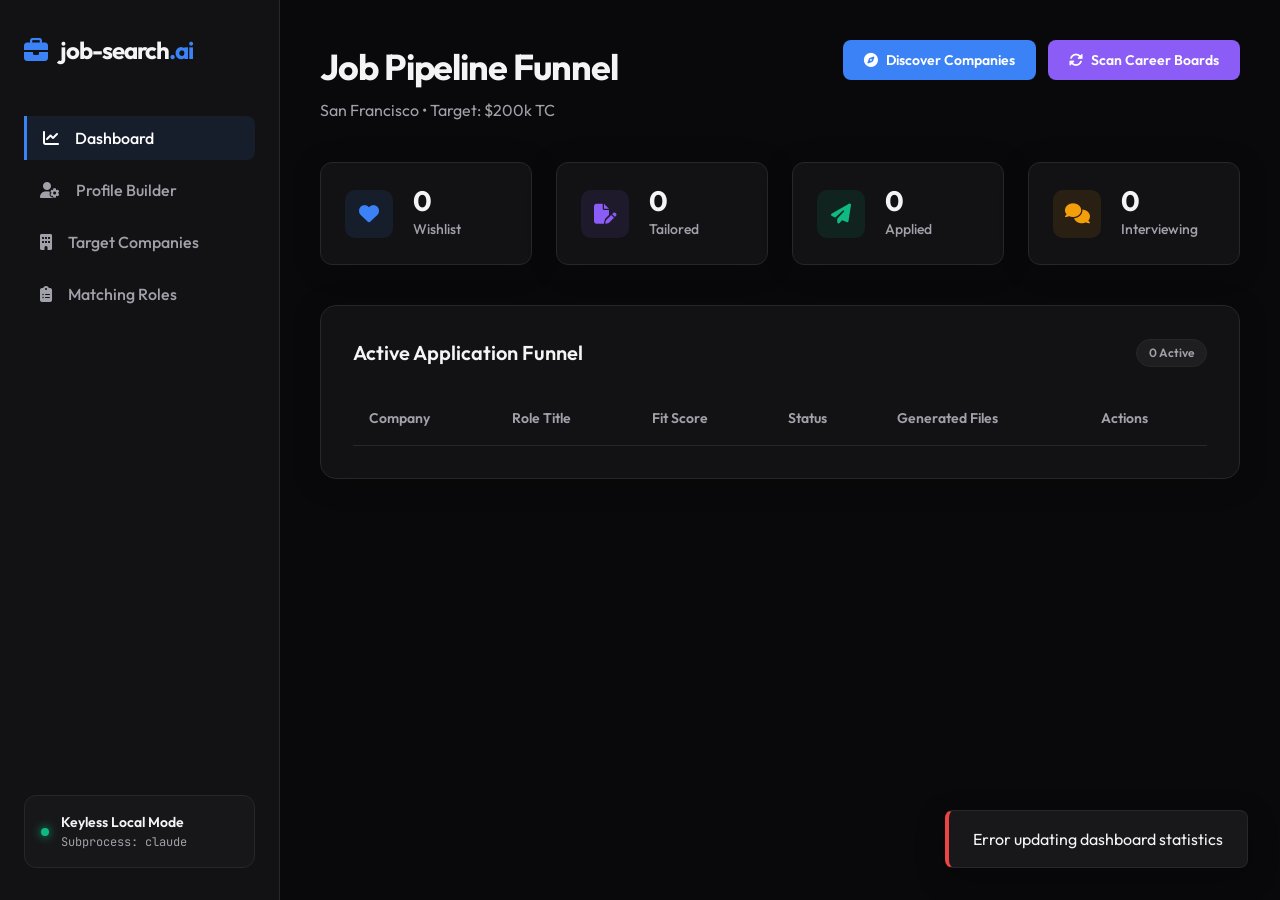
==== job_search/ui/index.html @ e4836c85 "feat: add local keyless Web UI dashboard server and static frontend assets" ====
<!DOCTYPE html>
<html lang="en">
<head>
    <meta charset="UTF-8">
    <meta name="viewport" content="width=device-width, initial-scale=1.0">
    <title>job-search-ai | Pipeline Dashboard</title>
    <link rel="stylesheet" href="style.css">
    <link href="https://fonts.googleapis.com/css2?family=Outfit:wght@300;400;500;600;700&family=JetBrains+Mono:wght@400;500&display=swap" rel="stylesheet">
    <link rel="stylesheet" href="https://cdnjs.cloudflare.com/ajax/libs/font-awesome/6.4.0/css/all.min.css">
</head>
<body>
    <div class="app-container">
        <!-- Sidebar Navigation -->
        <aside class="sidebar">
            <div class="logo-area">
                <i class="fa-solid fa-briefcase brand-icon"></i>
                <h2>job-search<span>.ai</span></h2>
            </div>
            
            <nav class="side-nav">
                <button class="nav-btn active" data-tab="dashboard">
                    <i class="fa-solid fa-chart-line"></i> Dashboard
                </button>
                <button class="nav-btn" data-tab="profile">
                    <i class="fa-solid fa-user-gear"></i> Profile Builder
                </button>
                <button class="nav-btn" data-tab="companies">
                    <i class="fa-solid fa-building"></i> Target Companies
                </button>
                <button class="nav-btn" data-tab="jobs">
                    <i class="fa-solid fa-clipboard-list"></i> Matching Roles
                </button>
            </nav>
            
            <div class="env-status">
                <div class="status-indicator online"></div>
                <div class="env-details">
                    <p class="env-title">Keyless Local Mode</p>
                    <p class="env-sub" id="llm-provider-display">Subprocess: claude</p>
                </div>
            </div>
        </aside>

        <!-- Main Content Area -->
        <main class="main-content">
            
            <!-- Tab: Dashboard -->
            <section id="tab-dashboard" class="tab-pane active">
                <header class="tab-header">
                    <div>
                        <h1>Job Pipeline Funnel</h1>
                        <p class="subtitle" id="dashboard-target-subtitle">San Francisco • Target: $200k TC</p>
                    </div>
                    <div class="header-actions">
                        <button class="btn btn-primary" onclick="triggerDiscovery()"><i class="fa-solid fa-compass"></i> Discover Companies</button>
                        <button class="btn btn-accent" onclick="triggerScan()"><i class="fa-solid fa-rotate"></i> Scan Career Boards</button>
                    </div>
                </header>

                <!-- Funnel Stats Grid -->
                <div class="stats-grid">
                    <div class="stat-card">
                        <div class="stat-icon wishlist"><i class="fa-solid fa-heart"></i></div>
                        <div class="stat-info">
                            <h3 id="stat-wishlist">0</h3>
                            <p>Wishlist</p>
                        </div>
                    </div>
                    <div class="stat-card">
                        <div class="stat-icon tailored"><i class="fa-solid fa-file-pen"></i></div>
                        <div class="stat-info">
                            <h3 id="stat-tailored">0</h3>
                            <p>Tailored</p>
                        </div>
                    </div>
                    <div class="stat-card">
                        <div class="stat-icon applied"><i class="fa-solid fa-paper-plane"></i></div>
                        <div class="stat-info">
                            <h3 id="stat-applied">0</h3>
                            <p>Applied</p>
                        </div>
                    </div>
                    <div class="stat-card">
                        <div class="stat-icon interview"><i class="fa-solid fa-comments"></i></div>
                        <div class="stat-info">
                            <h3 id="stat-interviewing">0</h3>
                            <p>Interviewing</p>
                        </div>
                    </div>
                </div>

                <!-- Recent Pipeline Table Section -->
                <div class="content-card">
                    <div class="card-header">
                        <h2>Active Application Funnel</h2>
                        <span class="badge" id="jobs-funnel-badge">0 Active</span>
                    </div>
                    <div class="table-container">
                        <table id="dashboard-jobs-table">
                            <thead>
                                <tr>
                                    <th>Company</th>
                                    <th>Role Title</th>
                                    <th>Fit Score</th>
                                    <th>Status</th>
                                    <th>Generated Files</th>
                                    <th>Actions</th>
                                </tr>
                            </thead>
                            <tbody>
                                <!-- Loaded dynamically via app.js -->
                            </tbody>
                        </table>
                    </div>
                </div>
            </section>

            <!-- Tab: Profile Builder -->
            <section id="tab-profile" class="tab-pane">
                <header class="tab-header">
                    <div>
                        <h1>Profile Builder</h1>
                        <p class="subtitle">Your structured credentials parsed locally in SQLite database</p>
                    </div>
                    <button class="btn btn-primary" onclick="saveProfileData()"><i class="fa-solid fa-save"></i> Save Profile</button>
                </header>

                <div class="profile-editor-layout">
                    <!-- Form Details -->
                    <div class="form-container">
                        <div class="content-card">
                            <h2>Contact Details</h2>
                            <div class="form-grid">
                                <div class="form-group">
                                    <label>Full Name</label>
                                    <input type="text" id="prof-name" placeholder="John Doe">
                                </div>
                                <div class="form-group">
                                    <label>Email Address</label>
                                    <input type="email" id="prof-email" placeholder="john.doe@example.com">
                                </div>
                                <div class="form-group">
                                    <label>Phone Number</label>
                                    <input type="text" id="prof-phone" placeholder="555-0199">
                                </div>
                                <div class="form-group">
                                    <label>Location (City, State)</label>
                                    <input type="text" id="prof-location" placeholder="San Francisco, CA">
                                </div>
                                <div class="form-group">
                                    <label>LinkedIn URL</label>
                                    <input type="text" id="prof-linkedin" placeholder="https://linkedin.com/in/username">
                                </div>
                                <div class="form-group">
                                    <label>GitHub or Portfolio URL</label>
                                    <input type="text" id="prof-github" placeholder="https://github.com/username">
                                </div>
                            </div>
                        </div>

                        <div class="content-card">
                            <h2>Professional Summary</h2>
                            <textarea id="prof-summary" rows="4" placeholder="Brief elevator pitch highlighting achievements and experience..."></textarea>
                        </div>
                    </div>
                    
                    <!-- Preview Card -->
                    <div class="preview-panel">
                        <div class="content-card sticky-card">
                            <h2>Funnel Status</h2>
                            <p class="helper-text">Once saved, a default base LaTeX PDF will be compiled under ~/.job-search/output/base-resume.pdf.</p>
                            <div class="base-resume-area" id="base-resume-status-card">
                                <i class="fa-solid fa-file-pdf pdf-large-icon"></i>
                                <p class="base-pdf-title">base-resume.pdf</p>
                                <button class="btn btn-secondary btn-sm" id="btn-view-base-pdf" disabled><i class="fa-solid fa-eye"></i> View PDF</button>
                            </div>
                        </div>
                    </div>
                </div>
            </section>

            <!-- Tab: Target Companies -->
            <section id="tab-companies" class="tab-pane">
                <header class="tab-header">
                    <div>
                        <h1>Target Companies</h1>
                        <p class="subtitle">Organizations dynamically monitored for active recruiting boards</p>
                    </div>
                    <button class="btn btn-primary" onclick="triggerDiscovery()"><i class="fa-solid fa-compass"></i> Discover Companies</button>
                </header>

                <div class="content-card">
                    <div class="table-container">
                        <table id="companies-table">
                            <thead>
                                <tr>
                                    <th>Company</th>
                                    <th>Careers URL</th>
                                    <th>Board Type</th>
                                    <th>API Slug</th>
                                    <th>Monitoring Tier</th>
                                    <th>Discovered Source</th>
                                </tr>
                            </thead>
                            <tbody>
                                <!-- Loaded dynamically -->
                            </tbody>
                        </table>
                    </div>
                </div>
            </section>

            <!-- Tab: Matching Roles -->
            <section id="tab-jobs" class="tab-pane">
                <header class="tab-header">
                    <div>
                        <h1>Matching Positions</h1>
                        <p class="subtitle">Openings matching location/level keywords filtered via public boards</p>
                    </div>
                    <button class="btn btn-accent" onclick="triggerScan()"><i class="fa-solid fa-rotate"></i> Scan Boards</button>
                </header>

                <div class="jobs-list-container" id="roles-feed-list">
                    <!-- Dynamic feed loaded here -->
                </div>
            </section>

        </main>
    </div>

    <!-- PDF Viewer Modal -->
    <div class="modal" id="pdf-modal">
        <div class="modal-content">
            <div class="modal-header">
                <h3 id="pdf-modal-title">Compiled Resume Preview</h3>
                <button class="close-btn" onclick="closePdfModal()">&times;</button>
            </div>
            <div class="modal-body">
                <iframe id="pdf-iframe" src=""></iframe>
            </div>
        </div>
    </div>

    <!-- Toast Notification -->
    <div id="toast" class="toast"></div>

    <script src="app.js"></script>
</body>
</html>
---- job_search/ui/style.css ----
/* style.css — Sleek Developer Dark Mode Aesthetic */

:root {
    --bg-main: #09090b;
    --bg-card: rgba(24, 24, 27, 0.7);
    --border-color: #27272a;
    --text-primary: #f4f4f5;
    --text-secondary: #a1a1aa;
    
    --primary: #3b82f6;
    --primary-hover: #2563eb;
    --accent: #8b5cf6;
    --accent-hover: #7c3aed;
    --success: #10b981;
    --warning: #f59e0b;
    --danger: #ef4444;
    
    --transition: all 0.2s cubic-bezier(0.4, 0, 0.2, 1);
    --font-sans: 'Outfit', sans-serif;
    --font-mono: 'JetBrains Mono', monospace;
}

* {
    margin: 0;
    padding: 0;
    box-sizing: border-box;
}

body {
    background-color: var(--bg-main);
    color: var(--text-primary);
    font-family: var(--font-sans);
    line-height: 1.5;
    overflow-x: hidden;
}

/* App Layout */
.app-container {
    display: flex;
    min-height: 100vh;
}

/* Sidebar Navigation */
.sidebar {
    width: 280px;
    background-color: #121214;
    border-right: 1px solid var(--border-color);
    padding: 2rem 1.5rem;
    display: flex;
    flex-direction: column;
    position: sticky;
    top: 0;
    height: 100vh;
}

.logo-area {
    display: flex;
    align-items: center;
    gap: 0.75rem;
    margin-bottom: 3rem;
}

.brand-icon {
    font-size: 1.5rem;
    color: var(--primary);
}

.logo-area h2 {
    font-size: 1.5rem;
    font-weight: 700;
    letter-spacing: -0.05em;
}

.logo-area h2 span {
    color: var(--primary);
}

.side-nav {
    display: flex;
    flex-direction: column;
    gap: 0.5rem;
    flex-grow: 1;
}

.nav-btn {
    display: flex;
    align-items: center;
    gap: 1rem;
    background: none;
    border: none;
    color: var(--text-secondary);
    padding: 0.75rem 1rem;
    font-family: var(--font-sans);
    font-size: 1rem;
    font-weight: 500;
    text-align: left;
    border-radius: 8px;
    cursor: pointer;
    transition: var(--transition);
}

.nav-btn:hover {
    color: var(--text-primary);
    background-color: rgba(255, 255, 255, 0.03);
}

.nav-btn.active {
    color: #fff;
    background-color: rgba(59, 130, 246, 0.1);
    border-left: 3px solid var(--primary);
    border-top-left-radius: 0;
    border-bottom-left-radius: 0;
}

.env-status {
    display: flex;
    align-items: center;
    gap: 0.75rem;
    padding: 1rem;
    background-color: rgba(255, 255, 255, 0.02);
    border: 1px solid var(--border-color);
    border-radius: 12px;
}

.status-indicator {
    width: 8px;
    height: 8px;
    border-radius: 50%;
}

.status-indicator.online {
    background-color: var(--success);
    box-shadow: 0 0 10px var(--success);
}

.env-details .env-title {
    font-size: 0.875rem;
    font-weight: 600;
}

.env-details .env-sub {
    font-size: 0.75rem;
    color: var(--text-secondary);
    font-family: var(--font-mono);
}

/* Main Content Area */
.main-content {
    flex-grow: 1;
    padding: 2.5rem;
    overflow-y: auto;
}

.tab-pane {
    display: none;
}

.tab-pane.active {
    display: block;
    animation: fadeIn 0.3s ease-in-out;
}

@keyframes fadeIn {
    from { opacity: 0; transform: translateY(5px); }
    to { opacity: 1; transform: translateY(0); }
}

.tab-header {
    display: flex;
    justify-content: space-between;
    align-items: flex-start;
    margin-bottom: 2.5rem;
}

.tab-header h1 {
    font-size: 2.25rem;
    font-weight: 700;
    letter-spacing: -0.03em;
    margin-bottom: 0.25rem;
}

.subtitle {
    color: var(--text-secondary);
    font-size: 1rem;
}

.header-actions {
    display: flex;
    gap: 0.75rem;
}

/* Buttons */
.btn {
    display: inline-flex;
    align-items: center;
    gap: 0.5rem;
    padding: 0.625rem 1.25rem;
    font-family: var(--font-sans);
    font-size: 0.875rem;
    font-weight: 600;
    border-radius: 8px;
    cursor: pointer;
    transition: var(--transition);
    border: 1px solid transparent;
}

.btn-primary {
    background-color: var(--primary);
    color: #fff;
}

.btn-primary:hover {
    background-color: var(--primary-hover);
}

.btn-accent {
    background-color: var(--accent);
    color: #fff;
}

.btn-accent:hover {
    background-color: var(--accent-hover);
}

.btn-secondary {
    background-color: transparent;
    border-color: var(--border-color);
    color: var(--text-primary);
}

.btn-secondary:hover:not(:disabled) {
    background-color: rgba(255, 255, 255, 0.05);
}

.btn-secondary:disabled {
    opacity: 0.5;
    cursor: not-allowed;
}

.btn-sm {
    padding: 0.4rem 0.8rem;
    font-size: 0.75rem;
}

.btn-danger {
    background-color: var(--danger);
    color: #fff;
}

/* Stats Cards Funnel */
.stats-grid {
    display: grid;
    grid-template-columns: repeat(4, 1fr);
    gap: 1.5rem;
    margin-bottom: 2.5rem;
}

.stat-card {
    background: var(--bg-card);
    border: 1px solid var(--border-color);
    backdrop-filter: blur(10px);
    border-radius: 12px;
    padding: 1.5rem;
    display: flex;
    align-items: center;
    gap: 1.25rem;
    box-shadow: 0 4px 30px rgba(0, 0, 0, 0.2);
}

.stat-icon {
    width: 48px;
    height: 48px;
    border-radius: 10px;
    display: flex;
    align-items: center;
    justify-content: center;
    font-size: 1.25rem;
}

.stat-icon.wishlist { background-color: rgba(59, 130, 246, 0.1); color: var(--primary); }
.stat-icon.tailored { background-color: rgba(139, 92, 246, 0.1); color: var(--accent); }
.stat-icon.applied { background-color: rgba(16, 185, 129, 0.1); color: var(--success); }
.stat-icon.interview { background-color: rgba(245, 158, 11, 0.1); color: var(--warning); }

.stat-info h3 {
    font-size: 1.75rem;
    font-weight: 700;
    line-height: 1;
    margin-bottom: 0.25rem;
}

.stat-info p {
    color: var(--text-secondary);
    font-size: 0.875rem;
    font-weight: 500;
}

/* Content Cards & Tables */
.content-card {
    background: var(--bg-card);
    border: 1px solid var(--border-color);
    border-radius: 16px;
    padding: 2rem;
    margin-bottom: 2rem;
    box-shadow: 0 4px 30px rgba(0, 0, 0, 0.2);
    backdrop-filter: blur(10px);
}

.card-header {
    display: flex;
    justify-content: space-between;
    align-items: center;
    margin-bottom: 1.5rem;
}

.card-header h2 {
    font-size: 1.25rem;
    font-weight: 600;
}

.badge {
    padding: 0.25rem 0.75rem;
    background-color: rgba(255, 255, 255, 0.05);
    border: 1px solid var(--border-color);
    font-size: 0.75rem;
    font-weight: 600;
    border-radius: 20px;
    color: var(--text-secondary);
}

.table-container {
    overflow-x: auto;
}

table {
    width: 100%;
    border-collapse: collapse;
    text-align: left;
}

th {
    padding: 1rem;
    border-bottom: 1px solid var(--border-color);
    color: var(--text-secondary);
    font-size: 0.875rem;
    font-weight: 600;
}

td {
    padding: 1.25rem 1rem;
    border-bottom: 1px solid var(--border-color);
    font-size: 0.875rem;
    vertical-align: middle;
}

tr:last-child td {
    border-bottom: none;
}

/* Fit rating colors */
.fit-chip {
    padding: 0.25rem 0.5rem;
    border-radius: 4px;
    font-size: 0.75rem;
    font-weight: 600;
    font-family: var(--font-mono);
}

.fit-high { background-color: rgba(16, 185, 129, 0.1); color: var(--success); }
.fit-medium { background-color: rgba(245, 158, 11, 0.1); color: var(--warning); }
.fit-low { background-color: rgba(239, 68, 68, 0.1); color: var(--danger); }

/* Status tags */
.status-tag {
    padding: 0.25rem 0.625rem;
    border-radius: 50px;
    font-size: 0.75rem;
    font-weight: 600;
}

.status-tag.Wishlist { background-color: rgba(255, 255, 255, 0.05); color: var(--text-secondary); }
.status-tag.Tailored { background-color: rgba(139, 92, 246, 0.1); color: var(--accent); }
.status-tag.Applied { background-color: rgba(59, 130, 246, 0.1); color: var(--primary); }
.status-tag.Interviewing { background-color: rgba(245, 158, 11, 0.1); color: var(--warning); }

/* Profile Form Layout */
.profile-editor-layout {
    display: grid;
    grid-template-columns: 1fr 340px;
    gap: 2rem;
}

.form-grid {
    display: grid;
    grid-template-columns: 1fr 1fr;
    gap: 1.5rem;
    margin-top: 1rem;
}

.form-group {
    display: flex;
    flex-direction: column;
    gap: 0.5rem;
}

.form-group label {
    font-size: 0.875rem;
    font-weight: 500;
    color: var(--text-secondary);
}

input[type="text"],
input[type="email"],
textarea {
    background-color: rgba(255, 255, 255, 0.02);
    border: 1px solid var(--border-color);
    color: #fff;
    padding: 0.75rem 1rem;
    border-radius: 8px;
    font-family: var(--font-sans);
    font-size: 0.875rem;
    outline: none;
    transition: var(--transition);
}

input[type="text"]:focus,
input[type="email"]:focus,
textarea:focus {
    border-color: var(--primary);
    box-shadow: 0 0 10px rgba(59, 130, 246, 0.1);
}

/* Sticky Preview Panel */
.preview-panel {
    position: relative;
}

.sticky-card {
    position: sticky;
    top: 2.5rem;
}

.helper-text {
    font-size: 0.875rem;
    color: var(--text-secondary);
    margin: 1rem 0;
}

.base-resume-area {
    display: flex;
    flex-direction: column;
    align-items: center;
    justify-content: center;
    border: 2px dashed var(--border-color);
    border-radius: 12px;
    padding: 2.5rem 1.5rem;
    background-color: rgba(255, 255, 255, 0.01);
}

.pdf-large-icon {
    font-size: 3rem;
    color: var(--danger);
    margin-bottom: 1rem;
}

.base-pdf-title {
    font-weight: 600;
    margin-bottom: 1.5rem;
    font-size: 0.875rem;
}

/* Jobs Feed Feed Panel */
.jobs-list-container {
    display: flex;
    flex-direction: column;
    gap: 1.5rem;
}

.job-card {
    background: var(--bg-card);
    border: 1px solid var(--border-color);
    border-radius: 16px;
    padding: 2rem;
    box-shadow: 0 4px 30px rgba(0, 0, 0, 0.2);
    display: flex;
    justify-content: space-between;
    align-items: flex-start;
    gap: 2rem;
    transition: var(--transition);
}

.job-card:hover {
    border-color: rgba(59, 130, 246, 0.3);
}

.job-card-details h3 {
    font-size: 1.25rem;
    font-weight: 600;
    margin-bottom: 0.5rem;
}

.job-meta-row {
    display: flex;
    gap: 1rem;
    align-items: center;
    margin-bottom: 1rem;
    font-size: 0.875rem;
    color: var(--text-secondary);
}

.job-meta-row span i {
    margin-right: 0.25rem;
}

.job-link {
    color: var(--primary);
    text-decoration: none;
}

.job-link:hover {
    text-decoration: underline;
}

.job-card-actions {
    display: flex;
    flex-direction: column;
    gap: 0.75rem;
    min-width: 180px;
}

/* Modal PDF Previewer */
.modal {
    display: none;
    position: fixed;
    top: 0;
    left: 0;
    width: 100vw;
    height: 100vh;
    background-color: rgba(0, 0, 0, 0.8);
    backdrop-filter: blur(8px);
    z-index: 1000;
    align-items: center;
    justify-content: center;
}

.modal.active {
    display: flex;
}

.modal-content {
    background-color: #1c1c1f;
    border: 1px solid var(--border-color);
    border-radius: 16px;
    width: 90%;
    max-width: 1000px;
    height: 85%;
    display: flex;
    flex-direction: column;
    overflow: hidden;
}

.modal-header {
    display: flex;
    justify-content: space-between;
    align-items: center;
    padding: 1.25rem 1.5rem;
    border-bottom: 1px solid var(--border-color);
}

.modal-header h3 {
    font-size: 1.125rem;
    font-weight: 600;
}

.close-btn {
    background: none;
    border: none;
    color: var(--text-secondary);
    font-size: 1.75rem;
    cursor: pointer;
    line-height: 1;
}

.close-btn:hover {
    color: #fff;
}

.modal-body {
    flex-grow: 1;
    background-color: #2e2e33;
}

.modal-body iframe {
    width: 100%;
    height: 100%;
    border: none;
}

/* Toast Notifications */
.toast {
    position: fixed;
    bottom: 2rem;
    right: 2rem;
    background-color: #18181b;
    border: 1px solid var(--border-color);
    border-left: 4px solid var(--primary);
    padding: 1rem 1.5rem;
    border-radius: 8px;
    box-shadow: 0 10px 30px rgba(0, 0, 0, 0.3);
    z-index: 2000;
    transform: translateY(100px);
    opacity: 0;
    transition: all 0.3s cubic-bezier(0.175, 0.885, 0.32, 1.275);
}

.toast.show {
    transform: translateY(0);
    opacity: 1;
}

.toast.success { border-left-color: var(--success); }
.toast.error { border-left-color: var(--danger); }
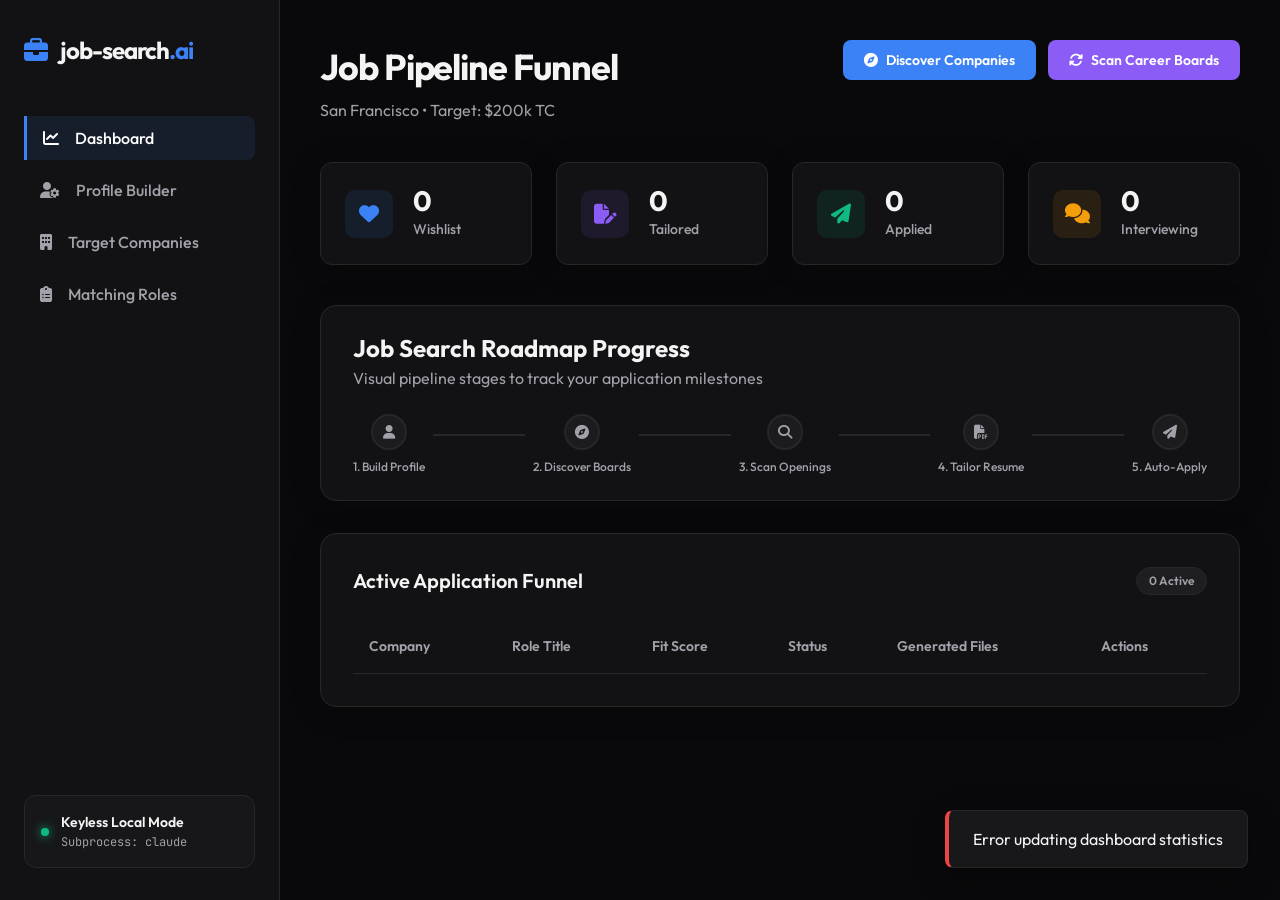
==== commit 9aa329a0: "feat: add conversational AI interview profile builder and dynamic pipeline roadmap stepper" ====
--- a/job_search/ui/index.html
+++ b/job_search/ui/index.html
@@ -89,6 +89,38 @@
                     </div>
                 </div>
 
+                <!-- Pipeline Stepper Roadmap -->
+                <div class="pipeline-stepper-card content-card">
+                    <h2>Job Search Roadmap Progress</h2>
+                    <p class="subtitle" style="margin-bottom: 1.5rem;">Visual pipeline stages to track your application milestones</p>
+                    <div class="stepper-container">
+                        <div class="step-node" id="step-node-1">
+                            <div class="step-circle"><i class="fa-solid fa-user"></i></div>
+                            <div class="step-label">1. Build Profile</div>
+                        </div>
+                        <div class="step-line" id="step-line-1"></div>
+                        <div class="step-node" id="step-node-2">
+                            <div class="step-circle"><i class="fa-solid fa-compass"></i></div>
+                            <div class="step-label">2. Discover Boards</div>
+                        </div>
+                        <div class="step-line" id="step-line-2"></div>
+                        <div class="step-node" id="step-node-3">
+                            <div class="step-circle"><i class="fa-solid fa-magnifying-glass"></i></div>
+                            <div class="step-label">3. Scan Openings</div>
+                        </div>
+                        <div class="step-line" id="step-line-3"></div>
+                        <div class="step-node" id="step-node-4">
+                            <div class="step-circle"><i class="fa-solid fa-file-pdf"></i></div>
+                            <div class="step-label">4. Tailor Resume</div>
+                        </div>
+                        <div class="step-line" id="step-line-4"></div>
+                        <div class="step-node" id="step-node-5">
+                            <div class="step-circle"><i class="fa-solid fa-paper-plane"></i></div>
+                            <div class="step-label">5. Auto-Apply</div>
+                        </div>
+                    </div>
+                </div>
+
                 <!-- Recent Pipeline Table Section -->
                 <div class="content-card">
                     <div class="card-header">
@@ -122,12 +154,16 @@
                         <h1>Profile Builder</h1>
                         <p class="subtitle">Your structured credentials parsed locally in SQLite database</p>
                     </div>
-                    <button class="btn btn-primary" onclick="saveProfileData()"><i class="fa-solid fa-save"></i> Save Profile</button>
+                    <div class="header-actions">
+                        <button class="btn btn-secondary active" id="toggle-manual-profile" onclick="showManualProfile()"><i class="fa-solid fa-pen"></i> Edit Manually</button>
+                        <button class="btn btn-accent" id="toggle-chat-profile" onclick="startAIInterview()"><i class="fa-solid fa-comments"></i> Start AI Interview</button>
+                        <button class="btn btn-primary" id="btn-save-profile" onclick="saveProfileData()"><i class="fa-solid fa-save"></i> Save Profile</button>
+                    </div>
                 </header>
 
                 <div class="profile-editor-layout">
-                    <!-- Form Details -->
-                    <div class="form-container">
+                    <!-- Form Details (Manual Input) -->
+                    <div class="form-container" id="profile-manual-view">
                         <div class="content-card">
                             <h2>Contact Details</h2>
                             <div class="form-grid">
@@ -161,6 +197,21 @@
                         <div class="content-card">
                             <h2>Professional Summary</h2>
                             <textarea id="prof-summary" rows="4" placeholder="Brief elevator pitch highlighting achievements and experience..."></textarea>
+                        </div>
+                    </div>
+
+                    <!-- Chat Details (Conversational Chat Interface) -->
+                    <div class="form-container" id="profile-chat-view" style="display: none;">
+                        <div class="content-card chat-card-container">
+                            <h2>AI Chat Interview</h2>
+                            <p class="helper-text">Talk to our AI assistant to extract metrics and build your base resume profile.</p>
+                            <div class="chat-messages-area" id="chat-messages">
+                                <!-- Loaded dynamically -->
+                            </div>
+                            <div class="chat-input-area">
+                                <input type="text" id="chat-input-field" placeholder="Type your answer here..." onkeydown="handleChatKey(event)">
+                                <button class="btn btn-accent" id="chat-send-btn" onclick="sendChatMessage()"><i class="fa-solid fa-paper-plane"></i> Send</button>
+                            </div>
                         </div>
                     </div>
                     
--- a/job_search/ui/style.css
+++ b/job_search/ui/style.css
@@ -620,3 +620,158 @@
 
 .toast.success { border-left-color: var(--success); }
 .toast.error { border-left-color: var(--danger); }
+
+/* Progress Stepper Roadmap styling */
+.pipeline-stepper-card {
+    padding: 1.5rem 2rem;
+}
+
+.stepper-container {
+    display: flex;
+    align-items: center;
+    justify-content: space-between;
+    margin-top: 1rem;
+    position: relative;
+}
+
+.step-node {
+    display: flex;
+    flex-direction: column;
+    align-items: center;
+    gap: 0.5rem;
+    position: relative;
+    z-index: 2;
+}
+
+.step-circle {
+    width: 36px;
+    height: 36px;
+    border-radius: 50%;
+    background-color: #1c1c1f;
+    border: 2px solid var(--border-color);
+    display: flex;
+    align-items: center;
+    justify-content: center;
+    color: var(--text-secondary);
+    font-size: 0.875rem;
+    transition: var(--transition);
+}
+
+.step-label {
+    font-size: 0.75rem;
+    font-weight: 500;
+    color: var(--text-secondary);
+    transition: var(--transition);
+}
+
+.step-line {
+    flex-grow: 1;
+    height: 2px;
+    background-color: var(--border-color);
+    margin: 0 0.5rem;
+    position: relative;
+    top: -10px;
+    z-index: 1;
+    transition: var(--transition);
+}
+
+/* Active and Completed step states */
+.step-node.completed .step-circle {
+    background-color: rgba(16, 185, 129, 0.1);
+    border-color: var(--success);
+    color: var(--success);
+    box-shadow: 0 0 10px rgba(16, 185, 129, 0.2);
+}
+
+.step-node.completed .step-label {
+    color: var(--text-primary);
+}
+
+.step-node.active .step-circle {
+    background-color: rgba(59, 130, 246, 0.1);
+    border-color: var(--primary);
+    color: var(--primary);
+    box-shadow: 0 0 10px rgba(59, 130, 246, 0.2);
+}
+
+.step-node.active .step-label {
+    color: #fff;
+    font-weight: 600;
+}
+
+.step-line.active {
+    background-color: var(--primary);
+}
+
+/* AI Chat Interview Panel styling */
+.chat-card-container {
+    display: flex;
+    flex-direction: column;
+    height: 480px;
+    padding-bottom: 1.5rem;
+}
+
+.chat-messages-area {
+    flex-grow: 1;
+    overflow-y: auto;
+    border: 1px solid var(--border-color);
+    border-radius: 8px;
+    background-color: rgba(255, 255, 255, 0.01);
+    padding: 1.25rem;
+    display: flex;
+    flex-direction: column;
+    gap: 1rem;
+    margin-bottom: 1rem;
+}
+
+.chat-bubble {
+    max-width: 80%;
+    padding: 0.75rem 1rem;
+    border-radius: 12px;
+    font-size: 0.875rem;
+    line-height: 1.4;
+    word-break: break-word;
+}
+
+.chat-bubble.assistant {
+    background-color: rgba(255, 255, 255, 0.03);
+    border: 1px solid var(--border-color);
+    color: var(--text-primary);
+    align-self: flex-start;
+    border-bottom-left-radius: 2px;
+}
+
+.chat-bubble.user {
+    background-color: var(--primary);
+    color: #fff;
+    align-self: flex-end;
+    border-bottom-right-radius: 2px;
+}
+
+.chat-bubble.system-loader {
+    background: none;
+    border: none;
+    color: var(--text-secondary);
+    font-style: italic;
+    align-self: flex-start;
+    display: flex;
+    align-items: center;
+    gap: 0.5rem;
+}
+
+.chat-input-area {
+    display: flex;
+    gap: 0.75rem;
+}
+
+.chat-input-area input {
+    flex-grow: 1;
+}
+
+/* Header actions active styling */
+.header-actions .btn.active {
+    background-color: var(--primary);
+    color: #fff;
+    border-color: var(--primary);
+}
+
